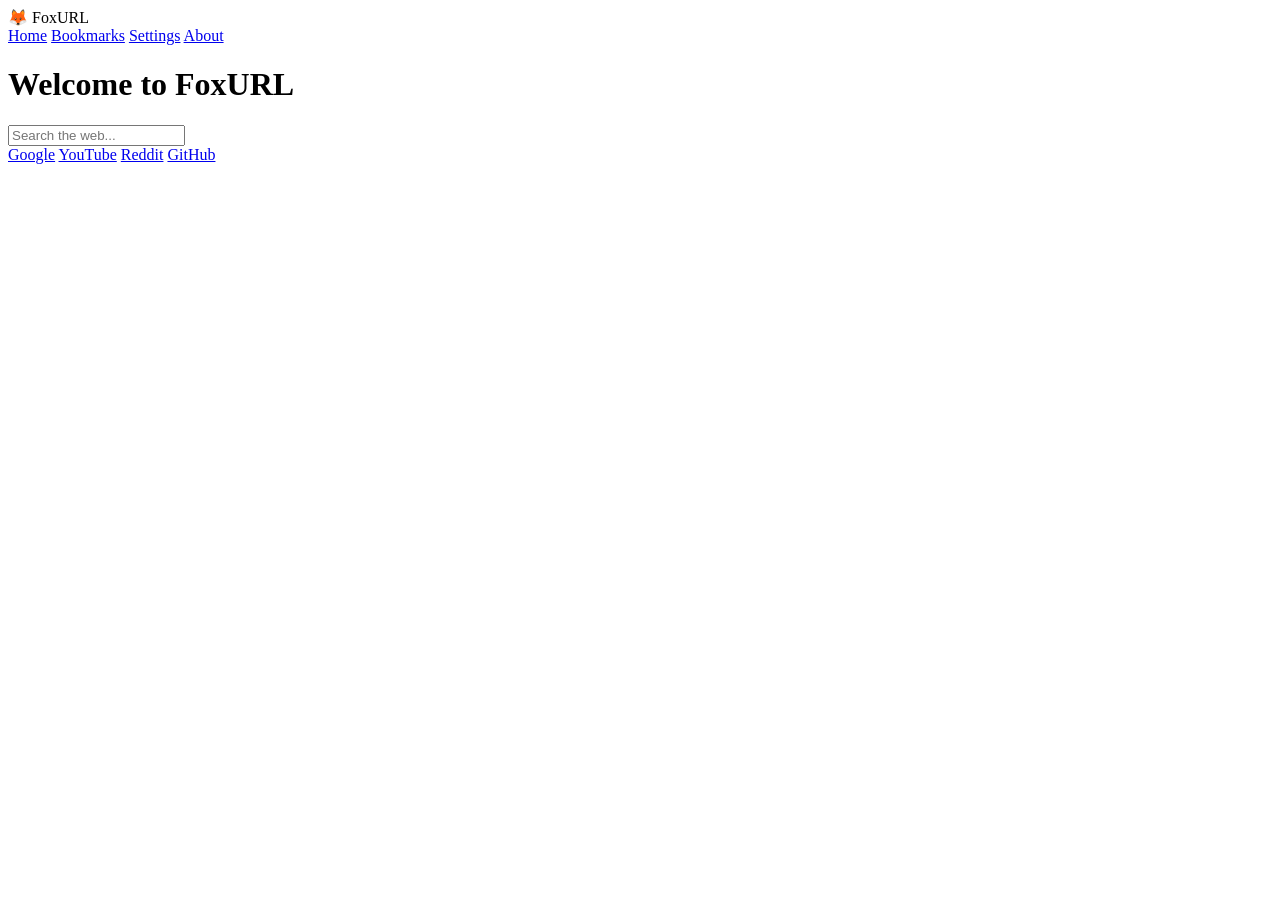
==== index.html @ 3f843de8 "Create index.html" ====
<!DOCTYPE html>
<html lang="en">
<head>
    <meta charset="UTF-8">
    <title>FoxURL</title>
    <link rel="stylesheet" href="style.css">
</head>
<body>

<!-- Sidebar -->
<div class="sidebar">
    <div class="logo">🦊 FoxURL</div>
    <a href="#">Home</a>
    <a href="#">Bookmarks</a>
    <a href="#">Settings</a>
    <a href="#">About</a>
</div>

<!-- Main content -->
<div class="main">
    <h1>Welcome to FoxURL</h1>

    <div class="search-box">
        <input id="searchInput" type="text" placeholder="Search the web...">
    </div>

    <div class="quick-links">
        <a href="https://google.com">Google</a>
        <a href="https://youtube.com">YouTube</a>
        <a href="https://reddit.com">Reddit</a>
        <a href="https://github.com">GitHub</a>
    </div>
</div>

<script src="script.js"></script>
</body>
</html>
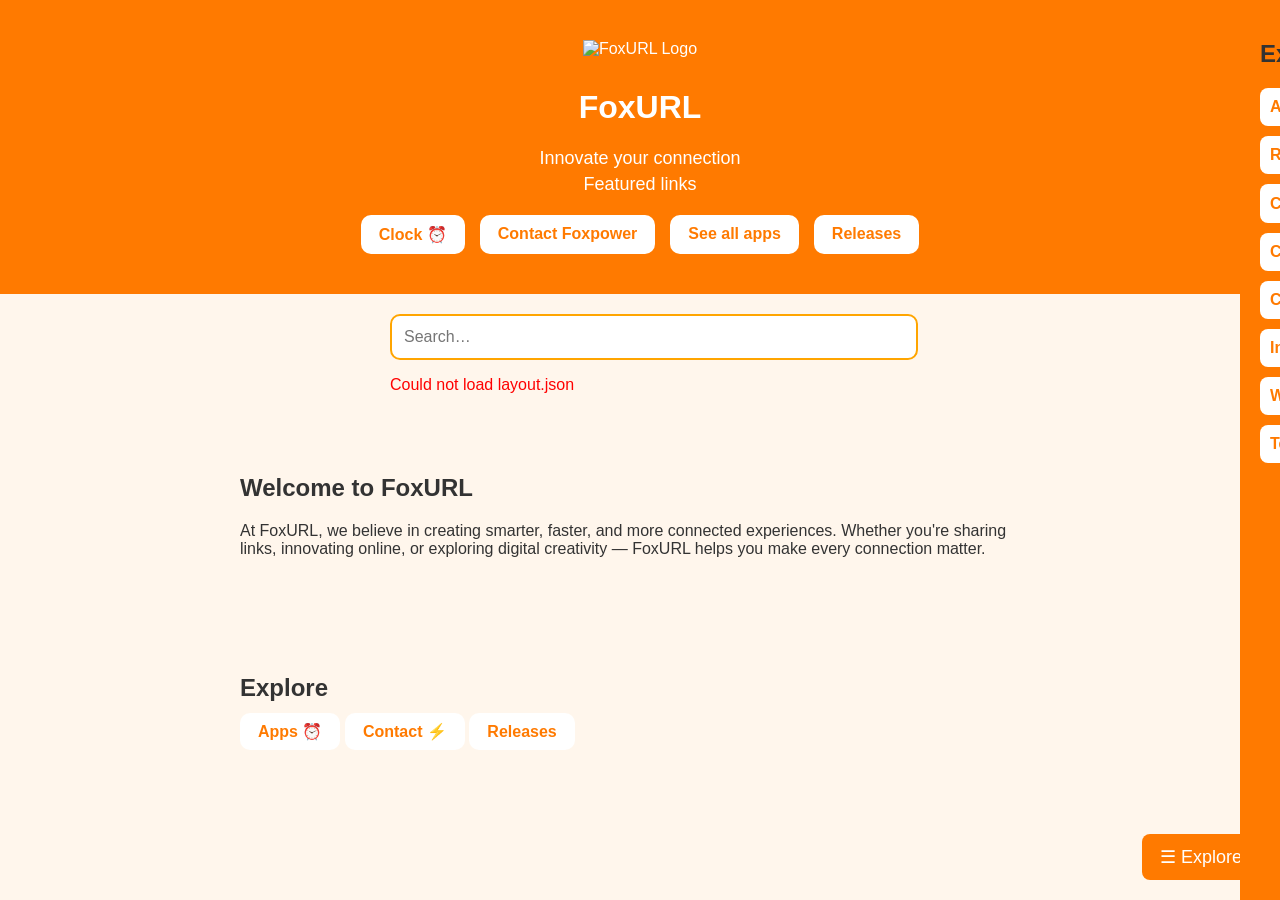
==== commit 9a76716f: "s" ====
--- a/index.html
+++ b/index.html
@@ -1,37 +1,75 @@
 <!DOCTYPE html>
 <html lang="en">
 <head>
-    <meta charset="UTF-8">
-    <title>FoxURL</title>
-    <link rel="stylesheet" href="style.css">
+  <meta charset="UTF-8">
+  <meta name="viewport" content="width=device-width, initial-scale=1.0">
+  <title>FoxURL – innovate your connection</title>
+
+  <link rel="stylesheet" href="style.css">
+  <script src="script.js" defer></script>
 </head>
+
 <body>
 
-<!-- Sidebar -->
-<div class="sidebar">
-    <div class="logo">🦊 FoxURL</div>
-    <a href="#">Home</a>
-    <a href="#">Bookmarks</a>
-    <a href="#">Settings</a>
-    <a href="#">About</a>
-</div>
+  <!-- Hero Section -->
+  <header class="hero">
+    <img src="https://FoxURL.github.io/logo.png" alt="FoxURL Logo" class="logo">
+    <h1>FoxURL</h1>
+    <p class="tagline">Innovate your connection</p>
+    <p class="tagline">Featured links</p>
 
-<!-- Main content -->
-<div class="main">
-    <h1>Welcome to FoxURL</h1>
+    <div class="hero-buttons">
+      <a href="https://foxurl.github.io/apps/clock" class="btn">Clock ⏰</a>
+      <a href="https://foxurl.github.io/contact/foxpower/" class="btn">Contact Foxpower</a>
+      <a href="https://foxurl.github.io/apps" class="btn">See all apps</a>
+      <a href="https://foxurl.github.io/releases.html" class="btn">Releases</a>
+    </div>
+  </header>
 
-    <div class="search-box">
-        <input id="searchInput" type="text" placeholder="Search the web...">
-    </div>
+  <!-- Search Widget -->
+  <div id="foxurl-search-widget">
+    <input id="foxurl-search-input" type="text" placeholder="Search…">
+    <div id="foxurl-search-results"></div>
+  </div>
 
-    <div class="quick-links">
-        <a href="https://google.com">Google</a>
-        <a href="https://youtube.com">YouTube</a>
-        <a href="https://reddit.com">Reddit</a>
-        <a href="https://github.com">GitHub</a>
-    </div>
-</div>
+  <!-- Main Content -->
+  <main id="main">
+    <section class="content">
+      <h2>Welcome to FoxURL</h2>
+      <p>
+        At FoxURL, we believe in creating smarter, faster, and more connected experiences.
+        Whether you're sharing links, innovating online, or exploring digital creativity —
+        FoxURL helps you make every connection matter.
+      </p>
+    </section>
 
-<script src="script.js"></script>
+    <section class="content" id="explore">
+      <h2>Explore</h2>
+      <div class="explore-links">
+        <a href="https://foxurl.github.io/apps" class="btn">Apps ⏰</a>
+        <a href="https://foxurl.github.io/contact/foxpower" class="btn">Contact ⚡</a>
+        <a href="https://foxurl.github.io/releases.html" class="btn">Releases</a>
+      </div>
+    </section>
+
+    <iframe id="appFrame" src="" style="display:none;"></iframe>
+  </main>
+
+  <!-- Sidebar -->
+  <button id="sidebarToggle">☰ Explore</button>
+
+  <aside id="sidebar">
+    <h2>Explore</h2>
+    <a href="https://foxurl.github.io/apps" class="sidebar-btn">Apps</a>
+    <a href="https://foxurl.github.io/releases.html" class="sidebar-btn">Releases</a>
+    <a href="https://foxurl.github.io/contact/foxpower" class="sidebar-btn">Contact ⚡</a>
+
+    <a href="https://foxurl.github.io/apps/Cat-feeding" class="sidebar-btn">Cat feeding</a>
+    <a href="https://foxurl.github.io/apps/clock" class="sidebar-btn">Clock</a>
+    <a href="https://foxurl.github.io/apps/internet-speed-test" class="sidebar-btn">Internet speed test</a>
+    <a href="https://foxurl.github.io/apps/wordle_solver.html" class="sidebar-btn">Wordle solver</a>
+    <a href="https://foxurl.github.io/send.html" class="sidebar-btn">Test</a>
+  </aside>
+
 </body>
 </html>
--- a/style.css
+++ b/style.css
@@ -0,0 +1,112 @@
+body {
+  margin: 0;
+  font-family: Arial, sans-serif;
+  background: #fff6ec;
+  color: #333;
+}
+
+/* Hero Section */
+.hero {
+  text-align: center;
+  padding: 40px 20px;
+  background: #ff7a00;
+  color: white;
+}
+
+.logo {
+  width: 120px;
+  margin-bottom: 10px;
+}
+
+.tagline {
+  margin: 5px 0;
+  font-size: 18px;
+}
+
+.hero-buttons {
+  margin-top: 20px;
+  display: flex;
+  justify-content: center;
+  gap: 15px;
+}
+
+.btn {
+  background: white;
+  color: #ff7a00;
+  padding: 10px 18px;
+  border-radius: 10px;
+  text-decoration: none;
+  font-weight: bold;
+  transition: 0.2s;
+}
+
+.btn:hover {
+  background: #ffe0c2;
+}
+
+/* Search Widget */
+#foxurl-search-widget {
+  max-width: 500px;
+  margin: 20px auto;
+}
+
+#foxurl-search-input {
+  width: 100%;
+  padding: 12px;
+  border: 2px solid orange;
+  border-radius: 10px;
+  font-size: 16px;
+  outline: none;
+}
+
+#foxurl-search-results {
+  margin-top: 12px;
+}
+
+/* Main Content */
+.content {
+  max-width: 800px;
+  margin: 40px auto;
+  padding: 20px;
+}
+
+/* Sidebar */
+#sidebar {
+  position: fixed;
+  top: 0;
+  right: -260px;
+  width: 260px;
+  height: 100%;
+  background: #ff7a00;
+  padding: 20px;
+  transition: 0.3s;
+  overflow-y: auto;
+}
+
+#sidebar.active {
+  right: 0;
+}
+
+.sidebar-btn {
+  display: block;
+  background: white;
+  color: #ff7a00;
+  padding: 10px;
+  margin-bottom: 10px;
+  border-radius: 8px;
+  text-decoration: none;
+  font-weight: bold;
+}
+
+#sidebarToggle {
+  position: fixed;
+  bottom: 20px;
+  right: 20px;
+  background: #ff7a00;
+  color: white;
+  border: none;
+  padding: 12px 18px;
+  border-radius: 8px;
+  font-size: 18px;
+  cursor: pointer;
+}
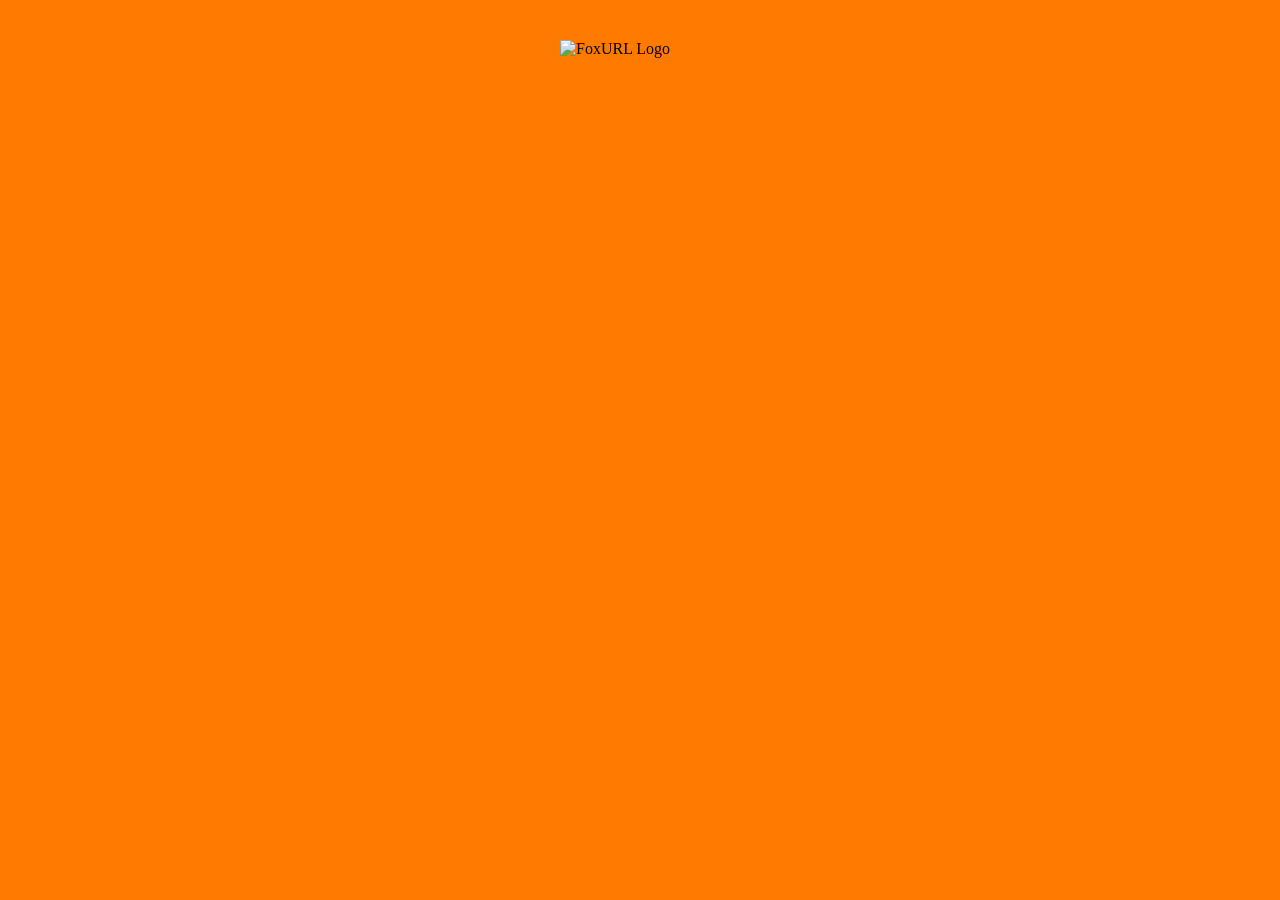
==== commit f0d24ff2: "asf" ====
--- a/index.html
+++ b/index.html
@@ -3,73 +3,16 @@
 <head>
   <meta charset="UTF-8">
   <meta name="viewport" content="width=device-width, initial-scale=1.0">
-  <title>FoxURL – innovate your connection</title>
+  <title>FoxURL</title>
 
   <link rel="stylesheet" href="style.css">
+  <script src="main.js" defer></script>
   <script src="script.js" defer></script>
 </head>
 
 <body>
 
-  <!-- Hero Section -->
-  <header class="hero">
-    <img src="https://FoxURL.github.io/logo.png" alt="FoxURL Logo" class="logo">
-    <h1>FoxURL</h1>
-    <p class="tagline">Innovate your connection</p>
-    <p class="tagline">Featured links</p>
-
-    <div class="hero-buttons">
-      <a href="https://foxurl.github.io/apps/clock" class="btn">Clock ⏰</a>
-      <a href="https://foxurl.github.io/contact/foxpower/" class="btn">Contact Foxpower</a>
-      <a href="https://foxurl.github.io/apps" class="btn">See all apps</a>
-      <a href="https://foxurl.github.io/releases.html" class="btn">Releases</a>
-    </div>
-  </header>
-
-  <!-- Search Widget -->
-  <div id="foxurl-search-widget">
-    <input id="foxurl-search-input" type="text" placeholder="Search…">
-    <div id="foxurl-search-results"></div>
-  </div>
-
-  <!-- Main Content -->
-  <main id="main">
-    <section class="content">
-      <h2>Welcome to FoxURL</h2>
-      <p>
-        At FoxURL, we believe in creating smarter, faster, and more connected experiences.
-        Whether you're sharing links, innovating online, or exploring digital creativity —
-        FoxURL helps you make every connection matter.
-      </p>
-    </section>
-
-    <section class="content" id="explore">
-      <h2>Explore</h2>
-      <div class="explore-links">
-        <a href="https://foxurl.github.io/apps" class="btn">Apps ⏰</a>
-        <a href="https://foxurl.github.io/contact/foxpower" class="btn">Contact ⚡</a>
-        <a href="https://foxurl.github.io/releases.html" class="btn">Releases</a>
-      </div>
-    </section>
-
-    <iframe id="appFrame" src="" style="display:none;"></iframe>
-  </main>
-
-  <!-- Sidebar -->
-  <button id="sidebarToggle">☰ Explore</button>
-
-  <aside id="sidebar">
-    <h2>Explore</h2>
-    <a href="https://foxurl.github.io/apps" class="sidebar-btn">Apps</a>
-    <a href="https://foxurl.github.io/releases.html" class="sidebar-btn">Releases</a>
-    <a href="https://foxurl.github.io/contact/foxpower" class="sidebar-btn">Contact ⚡</a>
-
-    <a href="https://foxurl.github.io/apps/Cat-feeding" class="sidebar-btn">Cat feeding</a>
-    <a href="https://foxurl.github.io/apps/clock" class="sidebar-btn">Clock</a>
-    <a href="https://foxurl.github.io/apps/internet-speed-test" class="sidebar-btn">Internet speed test</a>
-    <a href="https://foxurl.github.io/apps/wordle_solver.html" class="sidebar-btn">Wordle solver</a>
-    <a href="https://foxurl.github.io/send.html" class="sidebar-btn">Test</a>
-  </aside>
+  <img src="https://foxurl.github.io/logo.png" alt="FoxURL Logo" class="logo">
 
 </body>
 </html>
--- a/style.css
+++ b/style.css
@@ -1,112 +1,14 @@
 body {
   margin: 0;
-  font-family: Arial, sans-serif;
-  background: #fff6ec;
-  color: #333;
-}
-
-/* Hero Section */
-.hero {
-  text-align: center;
-  padding: 40px 20px;
-  background: #ff7a00;
-  color: white;
+  padding: 0;
+  background: #ff7a00; /* FoxURL orange */
+  display: flex;
+  justify-content: center;
+  align-items: flex-start;
+  height: 100vh;
 }
 
 .logo {
-  width: 120px;
-  margin-bottom: 10px;
+  width: 160px;
+  margin-top: 40px;
 }
-
-.tagline {
-  margin: 5px 0;
-  font-size: 18px;
-}
-
-.hero-buttons {
-  margin-top: 20px;
-  display: flex;
-  justify-content: center;
-  gap: 15px;
-}
-
-.btn {
-  background: white;
-  color: #ff7a00;
-  padding: 10px 18px;
-  border-radius: 10px;
-  text-decoration: none;
-  font-weight: bold;
-  transition: 0.2s;
-}
-
-.btn:hover {
-  background: #ffe0c2;
-}
-
-/* Search Widget */
-#foxurl-search-widget {
-  max-width: 500px;
-  margin: 20px auto;
-}
-
-#foxurl-search-input {
-  width: 100%;
-  padding: 12px;
-  border: 2px solid orange;
-  border-radius: 10px;
-  font-size: 16px;
-  outline: none;
-}
-
-#foxurl-search-results {
-  margin-top: 12px;
-}
-
-/* Main Content */
-.content {
-  max-width: 800px;
-  margin: 40px auto;
-  padding: 20px;
-}
-
-/* Sidebar */
-#sidebar {
-  position: fixed;
-  top: 0;
-  right: -260px;
-  width: 260px;
-  height: 100%;
-  background: #ff7a00;
-  padding: 20px;
-  transition: 0.3s;
-  overflow-y: auto;
-}
-
-#sidebar.active {
-  right: 0;
-}
-
-.sidebar-btn {
-  display: block;
-  background: white;
-  color: #ff7a00;
-  padding: 10px;
-  margin-bottom: 10px;
-  border-radius: 8px;
-  text-decoration: none;
-  font-weight: bold;
-}
-
-#sidebarToggle {
-  position: fixed;
-  bottom: 20px;
-  right: 20px;
-  background: #ff7a00;
-  color: white;
-  border: none;
-  padding: 12px 18px;
-  border-radius: 8px;
-  font-size: 18px;
-  cursor: pointer;
-}
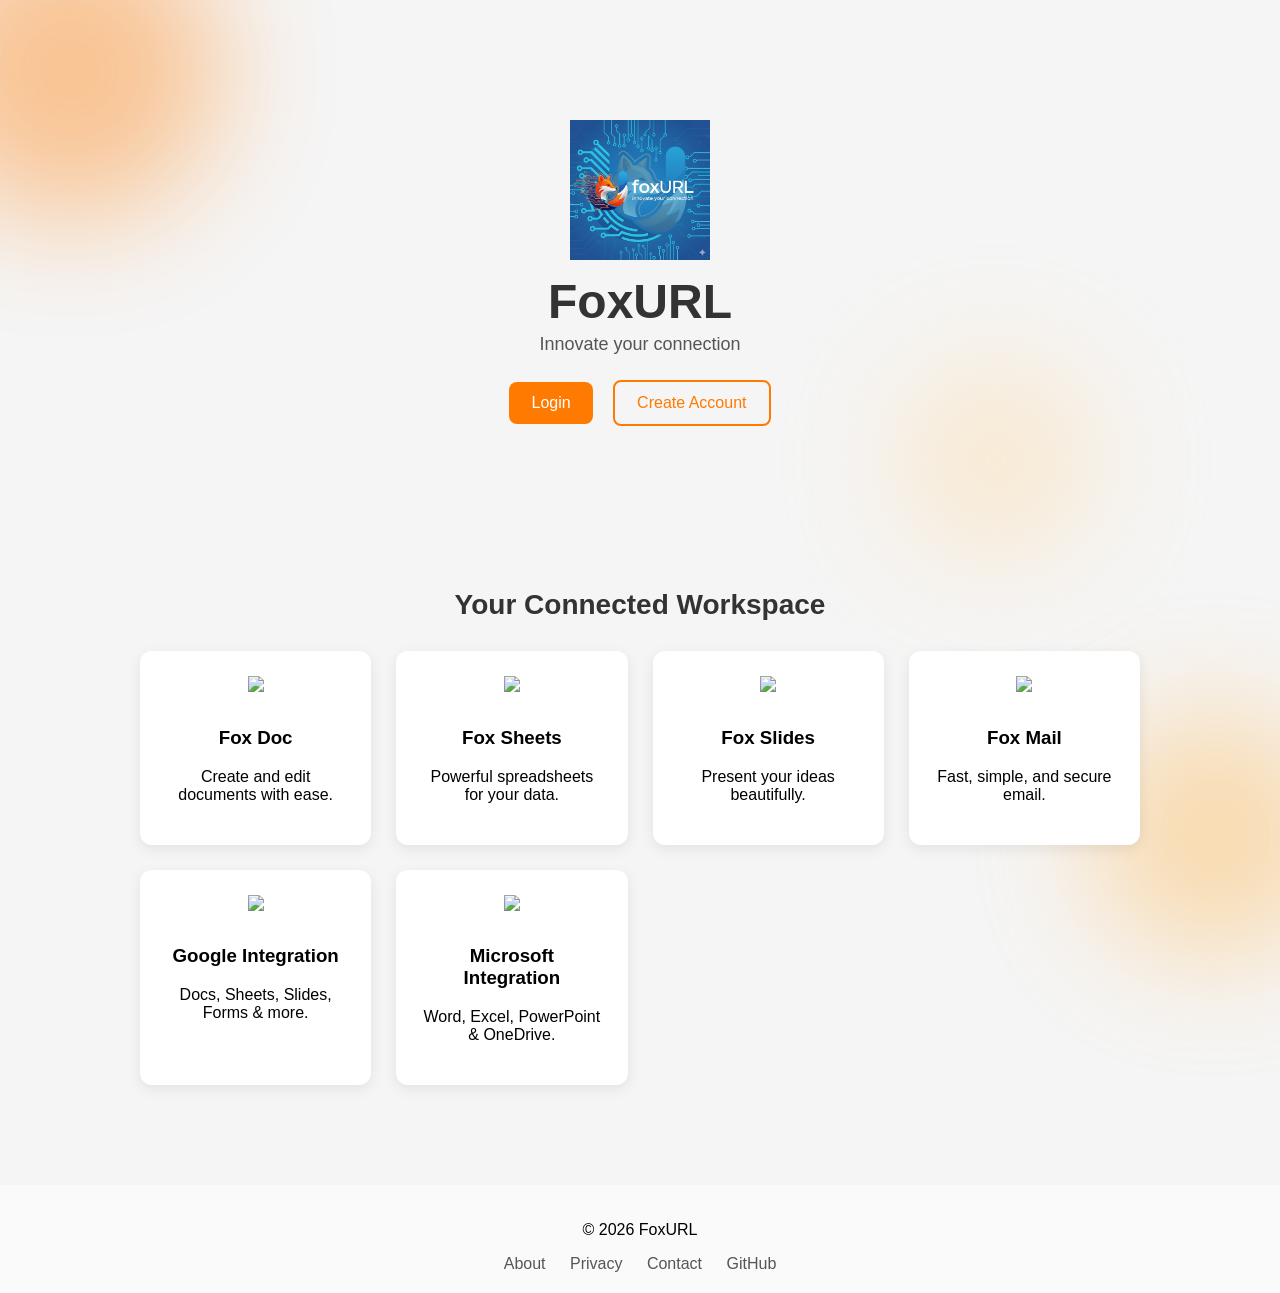
==== commit 3a209150: "g" ====
--- a/index.html
+++ b/index.html
@@ -2,17 +2,90 @@
 <html lang="en">
 <head>
   <meta charset="UTF-8">
-  <meta name="viewport" content="width=device-width, initial-scale=1.0">
-  <title>FoxURL</title>
-
+  <title>FoxURL – Innovate Your Connection</title>
+  <link rel="icon" href="https://foxurl2.github.io/logo.png">
   <link rel="stylesheet" href="style.css">
+  <script src="script.js" defer></script>
   <script src="main.js" defer></script>
-  <script src="script.js" defer></script>
 </head>
 
 <body>
 
-  <img src="https://foxurl.github.io/logo.png" alt="FoxURL Logo" class="logo">
+  <!-- Animated Background Shapes -->
+  <div class="bg-shape shape1"></div>
+  <div class="bg-shape shape2"></div>
+  <div class="bg-shape shape3"></div>
+
+  <!-- HERO SECTION -->
+  <section class="hero">
+
+    <img src="https://foxurl2.github.io/logo.png" class="fox-mascot">
+
+    <h1 class="title">FoxURL</h1>
+    <p class="tagline">Innovate your connection</p>
+
+    <div class="hero-buttons">
+      <a href="login/" class="btn primary">Login</a>
+      <a href="signup/" class="btn secondary">Create Account</a>
+    </div>
+
+  </section>
+
+  <!-- FEATURE CARDS -->
+  <section class="features">
+
+    <h2 class="section-title">Your Connected Workspace</h2>
+
+    <div class="card-grid">
+
+      <div class="card">
+        <img src="https://foxurl2.github.io/icons/fox-doc.png" class="card-icon">
+        <h3>Fox Doc</h3>
+        <p>Create and edit documents with ease.</p>
+      </div>
+
+      <div class="card">
+        <img src="https://foxurl2.github.io/icons/fox-sheets.png" class="card-icon">
+        <h3>Fox Sheets</h3>
+        <p>Powerful spreadsheets for your data.</p>
+      </div>
+
+      <div class="card">
+        <img src="https://foxurl2.github.io/icons/fox-slides.png" class="card-icon">
+        <h3>Fox Slides</h3>
+        <p>Present your ideas beautifully.</p>
+      </div>
+
+      <div class="card">
+        <img src="https://foxurl2.github.io/icons/fox-mail.png" class="card-icon">
+        <h3>Fox Mail</h3>
+        <p>Fast, simple, and secure email.</p>
+      </div>
+
+      <div class="card">
+        <img src="https://ssl.gstatic.com/docs/doclist/images/mediatype/icon_1_document_x16.png" class="card-icon">
+        <h3>Google Integration</h3>
+        <p>Docs, Sheets, Slides, Forms & more.</p>
+      </div>
+
+      <div class="card">
+        <img src="https://upload.wikimedia.org/wikipedia/commons/4/44/Microsoft_logo.svg" class="card-icon">
+        <h3>Microsoft Integration</h3>
+        <p>Word, Excel, PowerPoint & OneDrive.</p>
+      </div>
+
+    </div>
+
+  </section>
+
+  <!-- FOOTER -->
+  <footer>
+    <p>© 2026 FoxURL</p>
+    <a href="#">About</a>
+    <a href="#">Privacy</a>
+    <a href="#">Contact</a>
+    <a href="https://github.com/foxurl2">GitHub</a>
+  </footer>
 
 </body>
 </html>
--- a/style.css
+++ b/style.css
@@ -1,14 +1,165 @@
+/* GENERAL */
 body {
   margin: 0;
-  padding: 0;
-  background: #ff7a00; /* FoxURL orange */
-  display: flex;
-  justify-content: center;
-  align-items: flex-start;
-  height: 100vh;
+  font-family: Arial, sans-serif;
+  background: #f5f5f5;
+  overflow-x: hidden;
 }
 
-.logo {
-  width: 160px;
+/* BACKGROUND SHAPES */
+.bg-shape {
+  position: absolute;
+  border-radius: 50%;
+  filter: blur(60px);
+  opacity: 0.4;
+  animation: float 10s infinite ease-in-out;
+}
+
+.shape1 {
+  width: 300px;
+  height: 300px;
+  background: #ff7a00;
+  top: -80px;
+  left: -80px;
+}
+
+.shape2 {
+  width: 250px;
+  height: 250px;
+  background: #ffb347;
+  bottom: -60px;
+  right: -60px;
+}
+
+.shape3 {
+  width: 200px;
+  height: 200px;
+  background: #ffd699;
+  top: 40%;
+  left: 70%;
+}
+
+@keyframes float {
+  0% { transform: translateY(0px); }
+  50% { transform: translateY(-20px); }
+  100% { transform: translateY(0px); }
+}
+
+/* HERO SECTION */
+.hero {
+  text-align: center;
+  padding: 120px 20px 80px;
+  position: relative;
+  z-index: 2;
+}
+
+.fox-mascot {
+  width: 140px;
+  animation: bounce 2.5s infinite ease-in-out;
+}
+
+@keyframes bounce {
+  0%, 100% { transform: translateY(0px); }
+  50% { transform: translateY(-12px); }
+}
+
+.title {
+  font-size: 48px;
+  margin: 10px 0 0;
+  color: #333;
+}
+
+.tagline {
+  font-size: 18px;
+  color: #555;
+  margin-top: 5px;
+}
+
+.hero-buttons {
+  margin-top: 25px;
+}
+
+.btn {
+  padding: 12px 22px;
+  border-radius: 8px;
+  text-decoration: none;
+  font-size: 16px;
+  margin: 0 8px;
+  display: inline-block;
+  transition: 0.2s;
+}
+
+.primary {
+  background: #ff7a00;
+  color: white;
+}
+
+.primary:hover {
+  background: #e86d00;
+}
+
+.secondary {
+  border: 2px solid #ff7a00;
+  color: #ff7a00;
+}
+
+.secondary:hover {
+  background: #ff7a00;
+  color: white;
+}
+
+/* FEATURE CARDS */
+.features {
+  padding: 60px 20px;
+  text-align: center;
+}
+
+.section-title {
+  font-size: 28px;
+  margin-bottom: 30px;
+  color: #333;
+}
+
+.card-grid {
+  display: grid;
+  grid-template-columns: repeat(auto-fit, minmax(220px, 1fr));
+  gap: 25px;
+  max-width: 1000px;
+  margin: auto;
+}
+
+.card {
+  background: white;
+  padding: 25px;
+  border-radius: 12px;
+  box-shadow: 0 4px 14px rgba(0,0,0,0.08);
+  transition: 0.25s;
+}
+
+.card:hover {
+  transform: translateY(-6px);
+  box-shadow: 0 8px 20px rgba(0,0,0,0.12);
+}
+
+.card-icon {
+  width: 40px;
+  margin-bottom: 12px;
+}
+
+/* FOOTER */
+footer {
+  text-align: center;
+  padding: 20px;
+  background: #fafafa;
   margin-top: 40px;
 }
+
+footer a {
+  margin: 0 10px;
+  color: #555;
+  text-decoration: none;
+}
+
+footer a:hover {
+  text-decoration: underline;
+}
